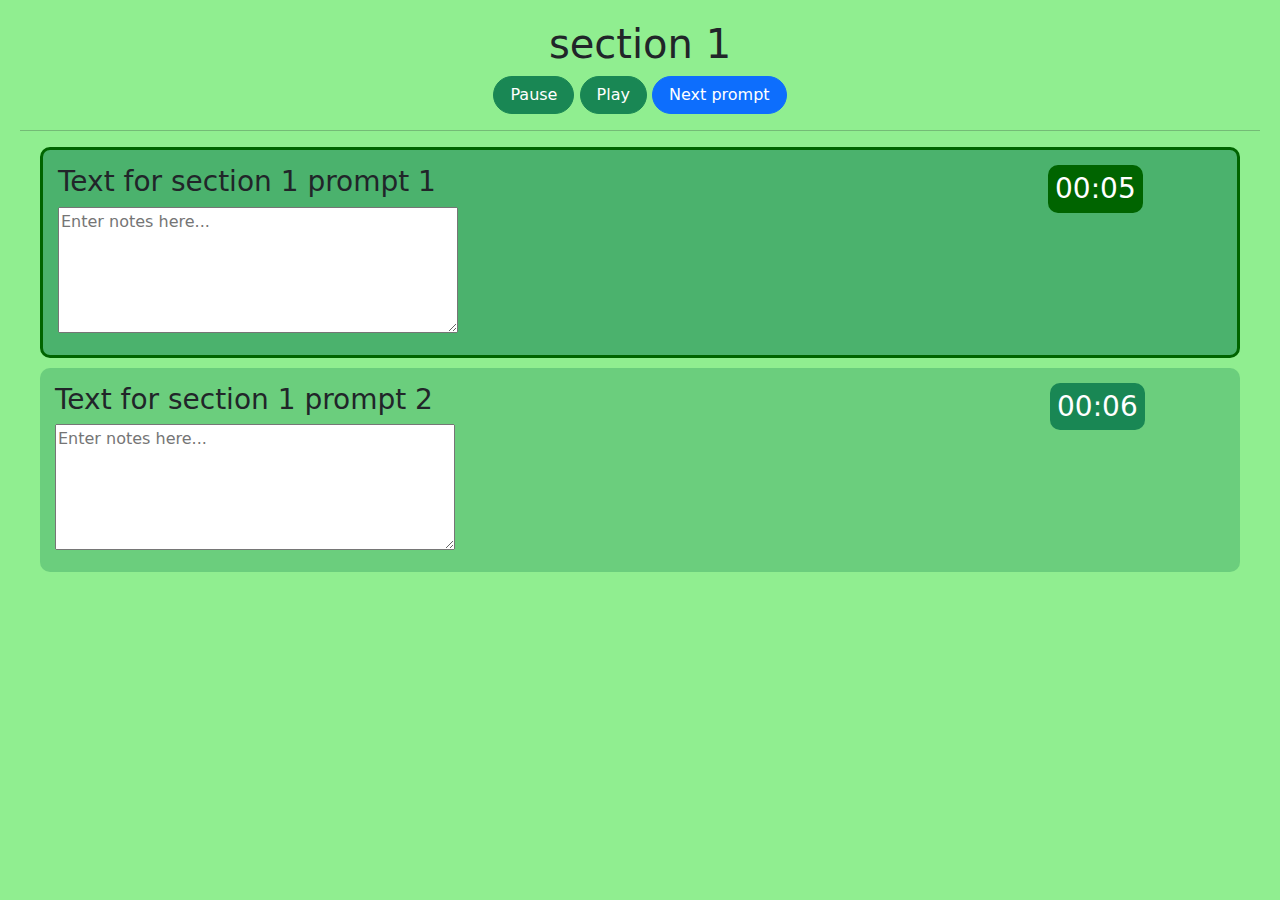
==== page.html @ 2deb1f90 "init" ====
<!DOCTYPE html>
<html lang="en">
  <head>
    <meta charset="utf-8" />
    <title>:0</title>
    <link
      href="https://cdn.jsdelivr.net/npm/bootstrap@5.3.3/dist/css/bootstrap.min.css"
      rel="stylesheet"
      integrity="sha384-QWTKZyjpPEjISv5WaRU9OFeRpok6YctnYmDr5pNlyT2bRjXh0JMhjY6hW+ALEwIH"
      crossorigin="anonymous"
    />
    <link href="style.css" rel="stylesheet" />
    <script src="script.js"></script>
  </head>

  <body>
    <div id="innerPage">
      <div class="sectionHeader">
        <h1 id="sectionTitle"></h1>
        <button id="pause" class="btn btn-success rounded-pill px-3">
          Pause
        </button>
        <button id="play" class="btn btn-success rounded-pill px-3">
          Play
        </button>
        <button id="next" class="btn btn-primary rounded-pill px-3">
          Next prompt
        </button>
      </div>
      <hr />

      <!-- All prompts -->
      <span id="promptsContainer"></span>
    </div>

    <div id="finishPage" style="display: none">
      <div class="sectionHeader">
        <h1>It's finished!!!!!</h1>
        <button class="btn btn-success rounded-pill px-3">
          <a href="index.html">Restart</a>
        </button>
      </div>

      <hr />
      <table id="tableExport">
        <thead class="thead-dark">
          <tr>
            <th scope="col">Section</th>
            <th scope="col">Prompt</th>
            <th scope="col">Notes (click to edit)</th>
          </tr>
        </thead>
        <tbody id="tableBody"></tbody>
      </table>
      <button class="btn btn-primary rounded-pill px-3">
        <a href="#" onclick="exportTable('tableExport')"> Download as CSV </a>
      </button>
    </div>
  </body>
  <script>
    window.onload = loopPrompts();
  </script>
  <script
    src="https://cdn.jsdelivr.net/npm/bootstrap@5.3.3/dist/js/bootstrap.bundle.min.js"
    integrity="sha384-YvpcrYf0tY3lHB60NNkmXc5s9fDVZLESaAA55NDzOxhy9GkcIdslK1eN7N6jIeHz"
    crossorigin="anonymous"
  ></script>
</html>
---- style.css ----
body {
  background: lightgreen;
  margin: 20px;
}

a {
  text-decoration: none;
  color: white;
}

.indexPage {
  text-align: center;
}

textarea {
  width: 25em;
}

.sectionHeader {
  text-align: center;
}

.timer {
  width: fit-content;
  padding: 7px;
  background: #198754;
  color: white;
  border-radius: 10px;
}

.prompt {
  width: fit-content;
}

.promptCard {
  margin: 10px 20px;
  padding: 15px;
  background: #1987544f;
  border-radius: 10px;
}

.active {
  border: 3px solid darkgreen;
  background: #19875494;
}

.active .timer {
  background: darkgreen;
}

table {
  width: 100%;
  background: #1987544f;
  margin-bottom: 15px;
}

table thead {
  color: white;
  background: #198754;
}
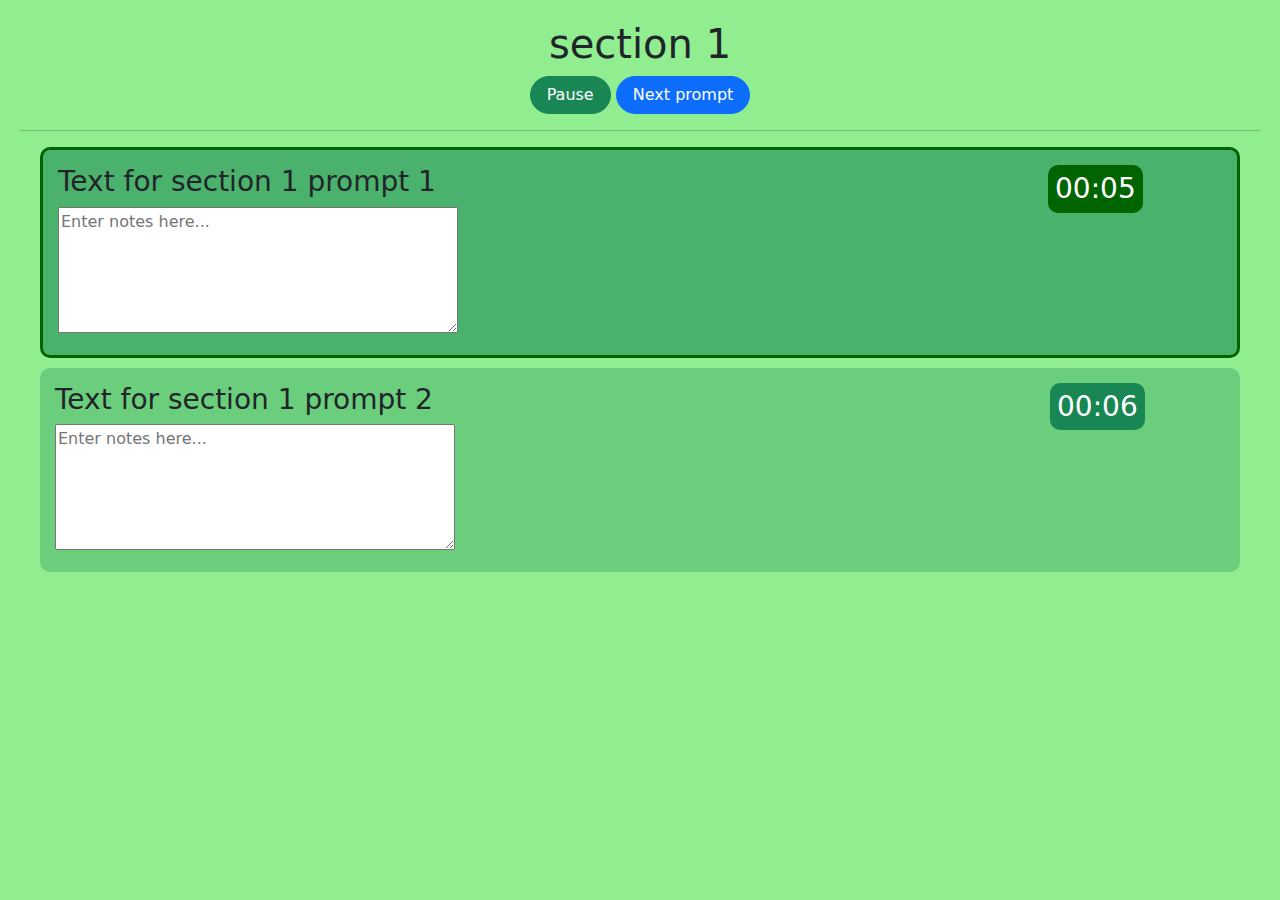
==== commit 15f95fb4: "." ====
--- a/page.html
+++ b/page.html
@@ -17,11 +17,8 @@
     <div id="innerPage">
       <div class="sectionHeader">
         <h1 id="sectionTitle"></h1>
-        <button id="pause" class="btn btn-success rounded-pill px-3">
+        <button id="playpause" class="btn btn-success rounded-pill px-3">
           Pause
-        </button>
-        <button id="play" class="btn btn-success rounded-pill px-3">
-          Play
         </button>
         <button id="next" class="btn btn-primary rounded-pill px-3">
           Next prompt
